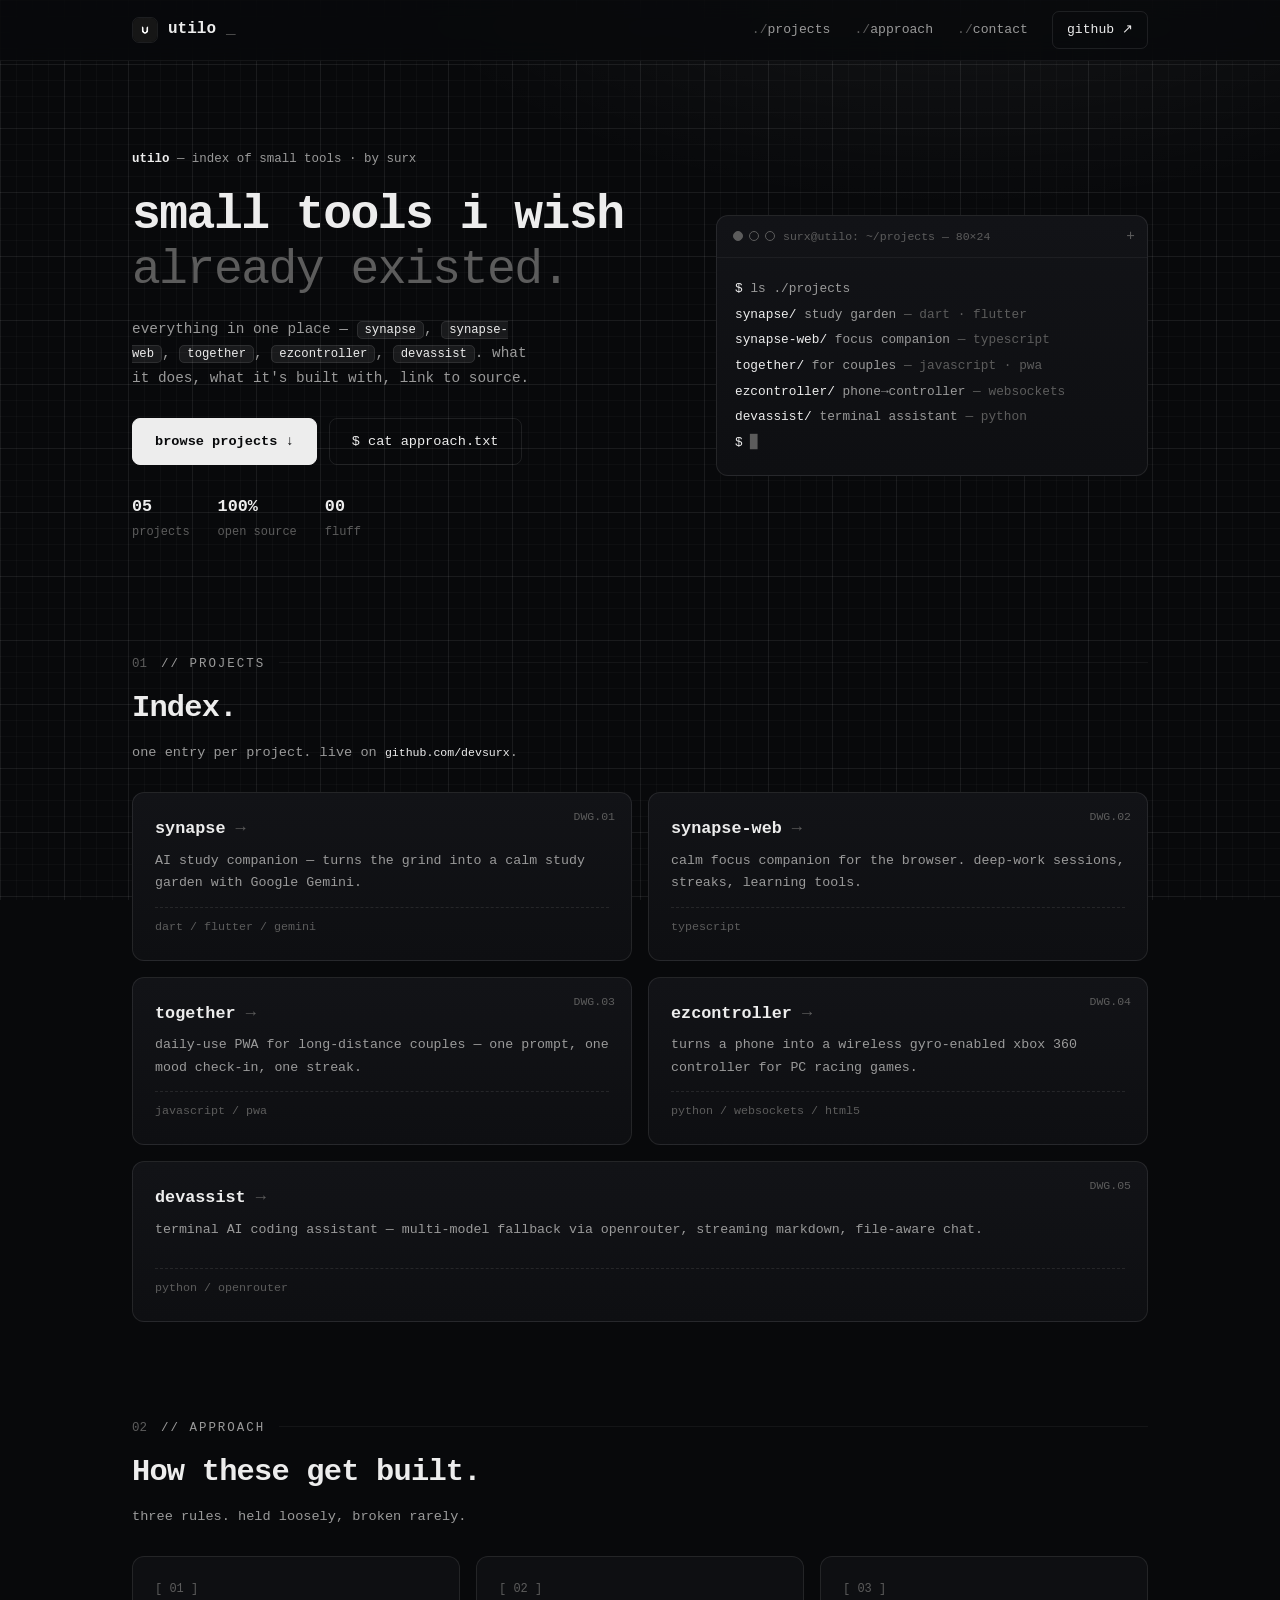
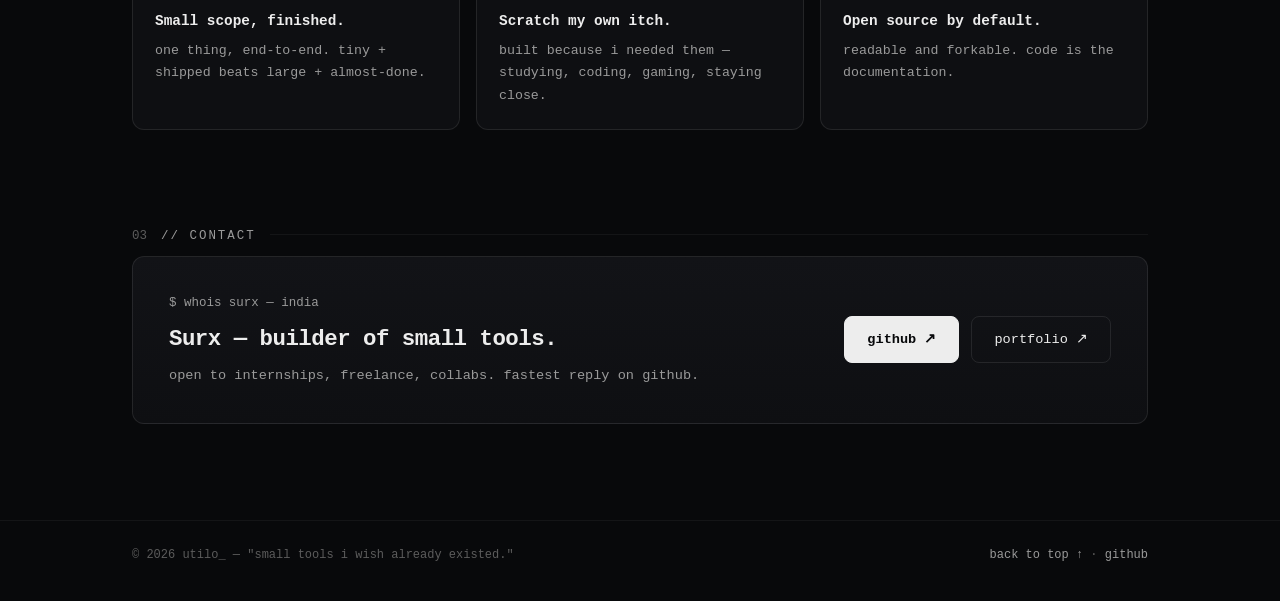
==== index.html @ d72cd7b4 "init utilo site: index, logo, readme" ====
<!DOCTYPE html>
<!-- UTILO — index of Surx's small tools. Single file, no deps. -->
<html lang="en">
<head>
<meta charset="UTF-8">
<meta name="viewport" content="width=device-width, initial-scale=1.0">
<title>utilo_ — small tools i wish already existed</title>
<meta name="description" content="Utilo is an index of small tools by Surx. No pitch. Just links and source.">
<link rel="icon" type="image/jpeg" href="utilo.jpg">
<style>
  :root{
    --bg:#08090b;
    --panel:#0e0f12;
    --panel2:#121317;
    --text:#ededed;
    --muted:#9a9a9a;
    --dim:#5c5c5c;
    --line:rgba(255,255,255,.09);
    --line-soft:rgba(255,255,255,.05);
    --mono:"Berkeley Mono",ui-monospace,SFMono-Regular,Menlo,Consolas,"Liberation Mono",monospace;
  }
  *{margin:0;padding:0;box-sizing:border-box}
  html{scroll-behavior:smooth}
  body{
    background:var(--bg);
    color:var(--text);
    font-family:var(--mono);
    font-size:.9rem;
    line-height:1.7;
    -webkit-font-smoothing:antialiased;
    overflow-x:hidden;
  }
  body::before{
    content:"";position:fixed;inset:0;z-index:-2;
    background:
      linear-gradient(rgba(255,255,255,.05) 1px,transparent 1px),
      linear-gradient(90deg,rgba(255,255,255,.05) 1px,transparent 1px),
      linear-gradient(rgba(255,255,255,.025) 1px,transparent 1px),
      linear-gradient(90deg,rgba(255,255,255,.025) 1px,transparent 1px),
      radial-gradient(1000px 500px at 75% -10%,rgba(255,255,255,.06),transparent 60%),
      var(--bg);
    background-size:64px 64px,64px 64px,16px 16px,16px 16px,auto,auto;
  }
  ::selection{background:#ededed;color:#08090b}
  a{color:inherit}
  .wrap{max-width:1080px;margin:0 auto;padding:0 32px}

  /* splash */
  #splash{
    position:fixed;inset:0;z-index:200;background:var(--bg);
    display:flex;flex-direction:column;gap:18px;align-items:center;justify-content:center;
    transition:opacity .5s ease,visibility .5s;
  }
  #splash.hide{opacity:0;visibility:hidden;pointer-events:none}
  #splash img{width:96px;height:96px;object-fit:cover;border-radius:22px;border:1px solid var(--line)}
  #splash .s-t{font-weight:700;font-size:1.2rem;letter-spacing:-.5px}
  #splash .s-s{color:var(--dim);font-size:.75rem}
  #splash .bar{width:120px;height:2px;background:var(--line-soft);overflow:hidden;border-radius:2px}
  #splash .bar i{display:block;height:100%;width:40%;background:var(--text);animation:load 1s linear infinite}
  @keyframes load{from{transform:translateX(-100%)}to{transform:translateX(300%)}}
  @media (prefers-reduced-motion:reduce){#splash{transition:none}#splash .bar i{animation:none}}

  header{position:sticky;top:0;z-index:50;background:rgba(8,9,11,.82);backdrop-filter:blur(12px);-webkit-backdrop-filter:blur(12px);border-bottom:1px solid var(--line-soft)}
  .nav{display:flex;justify-content:space-between;align-items:center;height:60px;font-size:.82rem}
  .wordmark{text-decoration:none;font-weight:700;font-size:1rem;display:flex;align-items:center;gap:10px}
  .wordmark img{width:26px;height:26px;object-fit:cover;border-radius:7px;border:1px solid var(--line)}
  .wordmark i{font-style:normal;color:var(--dim)}
  .nav-links{display:flex;gap:24px;align-items:center}
  .nav-links a{color:var(--muted);text-decoration:none}
  .nav-links a:hover{color:var(--text)}
  .nav-links a.nl::before{content:"./";color:var(--dim)}
  .btn{border:1px solid var(--line);padding:7px 14px;border-radius:7px;text-decoration:none;color:var(--text)!important}
  .btn:hover{background:#ededed;color:#08090b!important;border-color:#ededed}

  .hero{display:grid;grid-template-columns:1.1fr .9fr;gap:56px;align-items:center;padding:88px 0 64px}
  .eyebrow{color:var(--muted);font-size:.78rem;margin-bottom:18px}
  .eyebrow b{color:var(--text)}
  h1{font-size:clamp(2rem,4vw,3rem);font-weight:700;line-height:1.15;letter-spacing:-1.5px}
  h1 span{color:var(--dim);font-weight:400}
  .lede{color:var(--muted);margin-top:18px;max-width:46ch}
  .lede code{color:var(--text);background:rgba(255,255,255,.07);border:1px solid var(--line);padding:1px 7px;border-radius:5px;font-size:.85em}
  .cta-row{display:flex;gap:12px;margin-top:28px;flex-wrap:wrap}
  .btn-solid{background:#ededed;color:#08090b!important;border:1px solid #ededed;padding:11px 22px;border-radius:8px;font-weight:700;text-decoration:none;font-size:.85rem}
  .btn-solid:hover{background:#fff}
  .btn-ghost{border:1px solid var(--line);padding:11px 22px;border-radius:8px;text-decoration:none;font-size:.85rem;color:var(--text)}
  .btn-ghost:hover{border-color:var(--text)}
  .stats{display:flex;gap:28px;margin-top:28px;font-size:.75rem;color:var(--dim)}
  .stats b{display:block;color:var(--text);font-size:1.05rem}

  .sheet{
    background:linear-gradient(180deg,var(--panel2),var(--panel));
    border:1px solid var(--line);border-radius:12px;overflow:hidden;
    font-size:.8rem;position:relative;
  }
  .sheet::after{content:"+";position:absolute;top:8px;right:12px;color:var(--dim);font-size:.9rem}
  .sheet-bar{display:flex;gap:8px;align-items:center;padding:11px 16px;border-bottom:1px solid var(--line-soft);color:var(--dim);font-size:.72rem}
  .sheet-bar .dots{display:flex;gap:6px}
  .sheet-bar .dots i{width:10px;height:10px;border:1px solid var(--dim);border-radius:50%;display:block}
  .sheet-bar .dots i:first-child{background:var(--dim)}
  .sheet-body{padding:18px 18px 20px;line-height:2;white-space:nowrap;overflow-x:auto}
  .p{color:var(--text)} .c{color:var(--dim)} .m{color:var(--muted)}

  section{padding:48px 0;scroll-margin-top:72px}
  .sec-head{display:flex;align-items:baseline;gap:14px;margin-bottom:8px}
  .sec-num{font-size:.78rem;color:var(--dim)}
  .sec-title{font-size:.78rem;color:var(--muted);letter-spacing:2px;text-transform:uppercase}
  .sec-line{flex:1;height:1px;background:var(--line-soft);transform:translateY(-4px)}
  h2.big{font-size:clamp(1.4rem,2.6vw,1.9rem);letter-spacing:-.8px;font-weight:700;margin-bottom:6px}
  .sec-sub{color:var(--muted);margin-bottom:28px;font-size:.85rem}
  .sec-sub code{color:var(--text);font-size:.85em}

  .grid{display:grid;grid-template-columns:1fr 1fr;gap:16px}
  .proj{
    display:block;padding:22px;border:1px solid var(--line);border-radius:12px;text-decoration:none;
    background:linear-gradient(180deg,var(--panel2),var(--panel));
    position:relative;transition:transform .15s,border-color .2s;
  }
  .proj::before{content:attr(data-n);position:absolute;top:14px;right:16px;color:var(--dim);font-size:.72rem}
  .proj:hover{transform:translateY(-3px);border-color:rgba(255,255,255,.3)}
  .proj .name{font-weight:700;font-size:1.05rem}
  .proj .name span{color:var(--dim);font-weight:400}
  .proj:hover .name span{color:var(--text)}
  .proj .desc{color:var(--muted);font-size:.83rem;margin-top:6px;min-height:2.8em}
  .proj .stack{color:var(--dim);font-size:.73rem;margin-top:12px;border-top:1px dashed var(--line);padding-top:10px}
  .proj.full{grid-column:1/-1}

  .rules{display:grid;grid-template-columns:repeat(3,1fr);gap:16px}
  .rule{border:1px solid var(--line);border-radius:12px;padding:22px;background:var(--panel)}
  .rule .n{color:var(--dim);font-size:.75rem;margin-bottom:10px}
  .rule b{font-weight:700;display:block;margin-bottom:6px}
  .rule p{color:var(--muted);font-size:.83rem}

  .contact-card{border:1px solid var(--line);border-radius:12px;padding:36px;display:flex;justify-content:space-between;align-items:center;gap:28px;flex-wrap:wrap;background:linear-gradient(180deg,var(--panel2),var(--panel))}
  .contact-card h2{font-size:1.4rem;letter-spacing:-.5px;margin:6px 0}
  .contact-card p{color:var(--muted);font-size:.85rem}
  .contact-links{display:flex;gap:12px}

  footer{border-top:1px solid var(--line-soft);margin-top:48px;padding:24px 0 36px;color:var(--dim);font-size:.75rem}
  .foot{display:flex;justify-content:space-between;gap:12px;flex-wrap:wrap}
  footer a{color:var(--muted);text-decoration:none}
  footer a:hover{color:var(--text)}

  @media(max-width:860px){
    .hero{grid-template-columns:1fr;padding:56px 0 40px;gap:32px}
    .grid{grid-template-columns:1fr}
    .proj.full{grid-column:auto}
    .rules{grid-template-columns:1fr}
    .nav-links a.nl{display:none}
    .contact-card{padding:24px}
  }
</style>
</head>
<body>

<div id="splash" aria-hidden="true">
  <img src="utilo.jpg" alt="utilo logo">
  <div class="s-t">utilo_</div>
  <div class="s-s">small tools i wish already existed</div>
  <div class="bar"><i></i></div>
</div>

<header>
  <div class="wrap nav">
    <a class="wordmark" href="#top"><img src="utilo.jpg" alt="utilo logo">utilo<i>_</i></a>
    <nav class="nav-links">
      <a class="nl" href="#projects">projects</a>
      <a class="nl" href="#approach">approach</a>
      <a class="nl" href="#contact">contact</a>
      <a class="btn" href="https://github.com/devsurx" target="_blank" rel="noopener">github ↗</a>
    </nav>
  </div>
</header>

<main id="top" class="wrap">

  <div class="hero">
    <div>
      <div class="eyebrow"><b>utilo</b> — index of small tools · by surx</div>
      <h1>small tools i wish <span>already existed.</span></h1>
      <p class="lede">everything in one place — <code>synapse</code>, <code>synapse-web</code>, <code>together</code>, <code>ezcontroller</code>, <code>devassist</code>. what it does, what it's built with, link to source.</p>
      <div class="cta-row">
        <a class="btn-solid" href="#projects">browse projects ↓</a>
        <a class="btn-ghost" href="#approach">$ cat approach.txt</a>
      </div>
      <div class="stats">
        <span><b>05</b>projects</span>
        <span><b>100%</b>open source</span>
        <span><b>00</b>fluff</span>
      </div>
    </div>

    <div class="sheet" aria-hidden="true">
      <div class="sheet-bar">
        <span class="dots"><i></i><i></i><i></i></span>
        <span>surx@utilo: ~/projects — 80×24</span>
      </div>
      <div class="sheet-body"><span class="p">$</span> <span class="m">ls ./projects</span><br><span class="p">synapse/</span> <span class="m">study garden</span> <span class="c">— dart · flutter</span><br><span class="p">synapse-web/</span> <span class="m">focus companion</span> <span class="c">— typescript</span><br><span class="p">together/</span> <span class="m">for couples</span> <span class="c">— javascript · pwa</span><br><span class="p">ezcontroller/</span> <span class="m">phone→controller</span> <span class="c">— websockets</span><br><span class="p">devassist/</span> <span class="m">terminal assistant</span> <span class="c">— python</span><br><span class="p">$</span> <span class="c">▊</span></div>
    </div>
  </div>

  <section id="projects">
    <div class="sec-head"><span class="sec-num">01</span><span class="sec-title">// projects</span><span class="sec-line"></span></div>
    <h2 class="big">Index.</h2>
    <p class="sec-sub">one entry per project. live on <code>github.com/devsurx</code>.</p>
    <div class="grid">
      <a class="proj" data-n="DWG.01" href="https://github.com/devsurx/Synapse" target="_blank" rel="noopener">
        <div class="name">synapse <span>→</span></div>
        <div class="desc">AI study companion — turns the grind into a calm study garden with Google Gemini.</div>
        <div class="stack">dart / flutter / gemini</div>
      </a>
      <a class="proj" data-n="DWG.02" href="https://github.com/devsurx/Synapse-Web" target="_blank" rel="noopener">
        <div class="name">synapse-web <span>→</span></div>
        <div class="desc">calm focus companion for the browser. deep-work sessions, streaks, learning tools.</div>
        <div class="stack">typescript</div>
      </a>
      <a class="proj" data-n="DWG.03" href="https://github.com/devsurx/together" target="_blank" rel="noopener">
        <div class="name">together <span>→</span></div>
        <div class="desc">daily-use PWA for long-distance couples — one prompt, one mood check-in, one streak.</div>
        <div class="stack">javascript / pwa</div>
      </a>
      <a class="proj" data-n="DWG.04" href="https://github.com/devsurx/EzController" target="_blank" rel="noopener">
        <div class="name">ezcontroller <span>→</span></div>
        <div class="desc">turns a phone into a wireless gyro-enabled xbox 360 controller for PC racing games.</div>
        <div class="stack">python / websockets / html5</div>
      </a>
      <a class="proj full" data-n="DWG.05" href="https://github.com/devsurx/DevAssist" target="_blank" rel="noopener">
        <div class="name">devassist <span>→</span></div>
        <div class="desc">terminal AI coding assistant — multi-model fallback via openrouter, streaming markdown, file-aware chat.</div>
        <div class="stack">python / openrouter</div>
      </a>
    </div>
  </section>

  <section id="approach">
    <div class="sec-head"><span class="sec-num">02</span><span class="sec-title">// approach</span><span class="sec-line"></span></div>
    <h2 class="big">How these get built.</h2>
    <p class="sec-sub">three rules. held loosely, broken rarely.</p>
    <div class="rules">
      <div class="rule"><div class="n">[ 01 ]</div><b>Small scope, finished.</b><p>one thing, end-to-end. tiny + shipped beats large + almost-done.</p></div>
      <div class="rule"><div class="n">[ 02 ]</div><b>Scratch my own itch.</b><p>built because i needed them — studying, coding, gaming, staying close.</p></div>
      <div class="rule"><div class="n">[ 03 ]</div><b>Open source by default.</b><p>readable and forkable. code is the documentation.</p></div>
    </div>
  </section>

  <section id="contact">
    <div class="sec-head"><span class="sec-num">03</span><span class="sec-title">// contact</span><span class="sec-line"></span></div>
    <div class="contact-card">
      <div>
        <div class="eyebrow" style="margin:0">$ whois surx — india</div>
        <h2>Surx — builder of small tools.</h2>
        <p>open to internships, freelance, collabs. fastest reply on github.</p>
      </div>
      <div class="contact-links">
        <a class="btn-solid" href="https://github.com/devsurx" target="_blank" rel="noopener">github ↗</a>
        <a class="btn-ghost" href="https://portfolio-safal.netlify.app/" target="_blank" rel="noopener">portfolio ↗</a>
      </div>
    </div>
  </section>

</main>

<footer>
  <div class="wrap foot">
    <span>© <span id="yr">2026</span> utilo_ — "small tools i wish already existed."</span>
    <span><a href="#top">back to top ↑</a> · <a href="https://github.com/devsurx" target="_blank" rel="noopener">github</a></span>
  </div>
</footer>

<script>
  document.getElementById('yr').textContent = new Date().getFullYear();
  // splash: hide on load, skip on reduced motion / repeat visits in same session
  (function(){
    var s = document.getElementById('splash');
    function hide(){ s.classList.add('hide'); setTimeout(function(){ s.remove(); }, 600); }
    if (window.matchMedia('(prefers-reduced-motion: reduce)').matches) { hide(); return; }
    if (sessionStorage.getItem('utilo_splash')) { hide(); return; }
    window.addEventListener('load', function(){ setTimeout(function(){ sessionStorage.setItem('utilo_splash','1'); hide(); }, 1100); });
    setTimeout(function(){ if (document.body.contains(s)) hide(); }, 3000); // failsafe
  })();
</script>
</body>
</html>
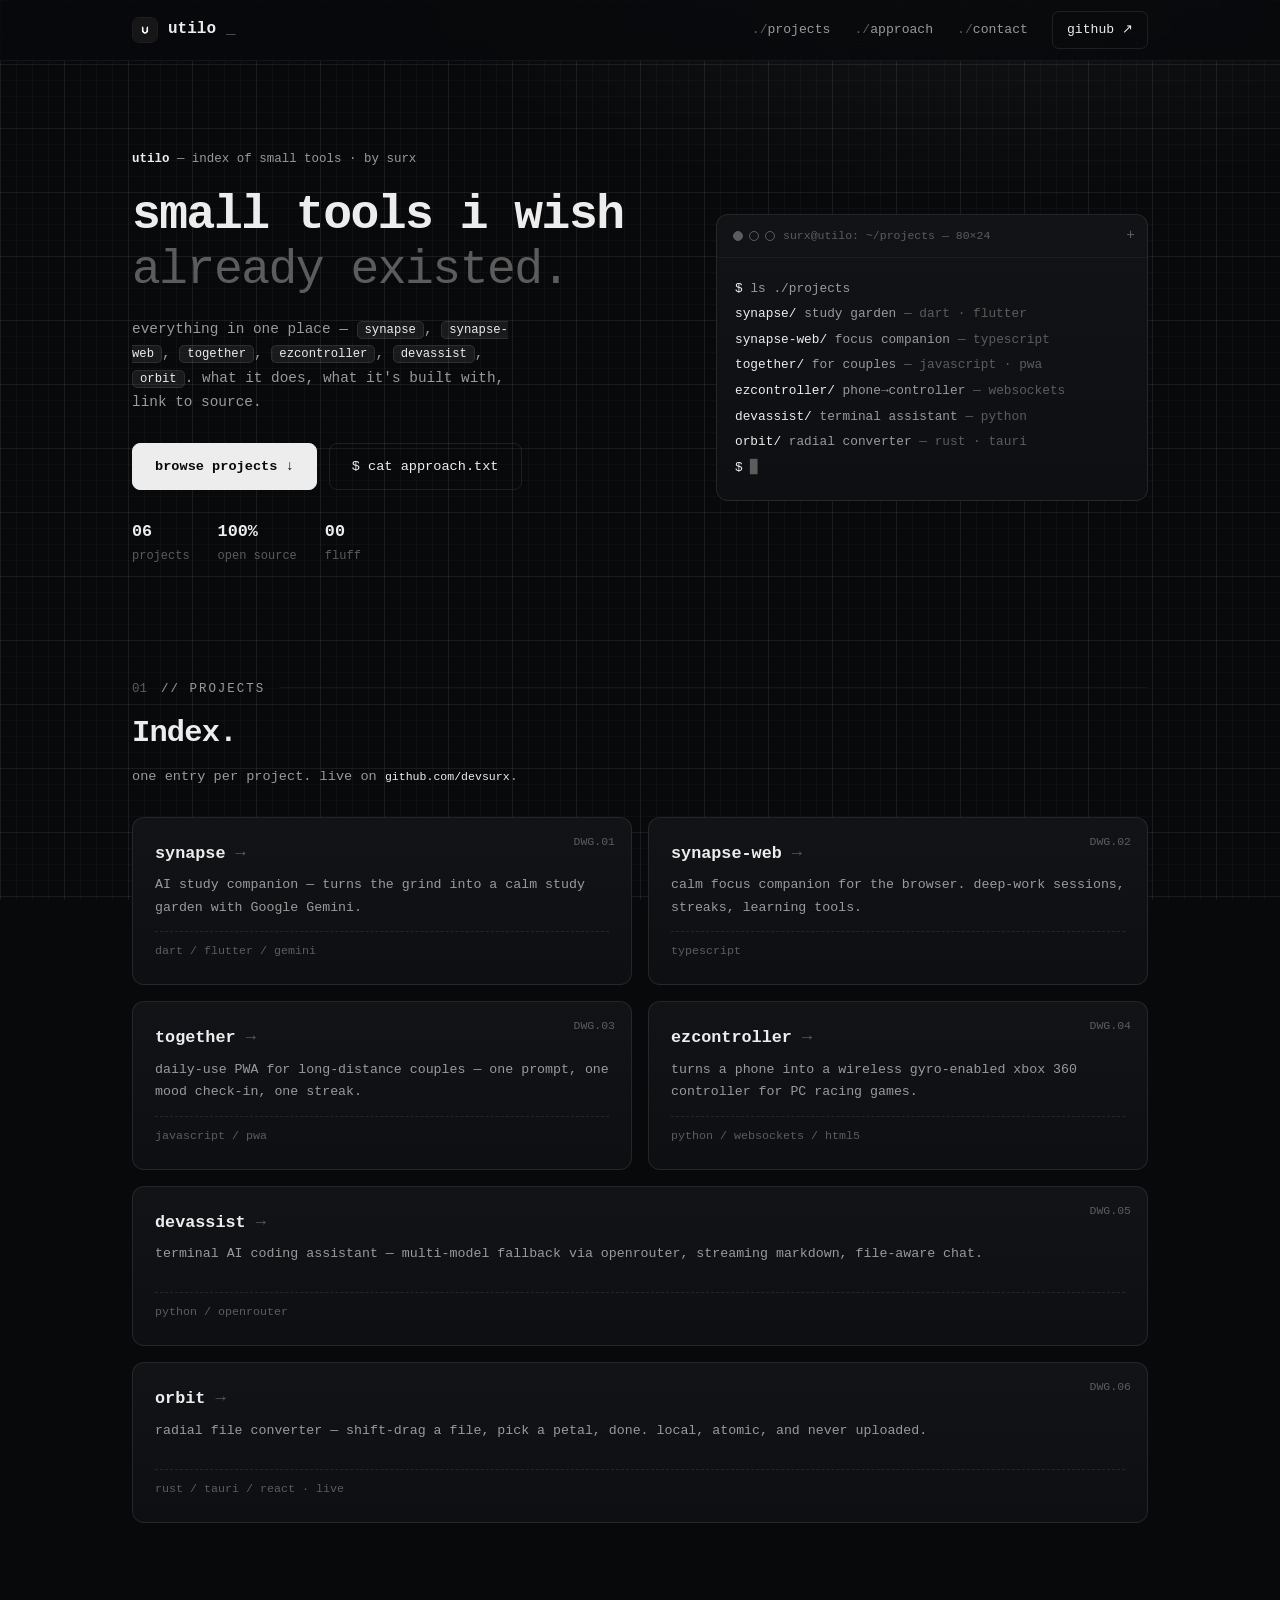
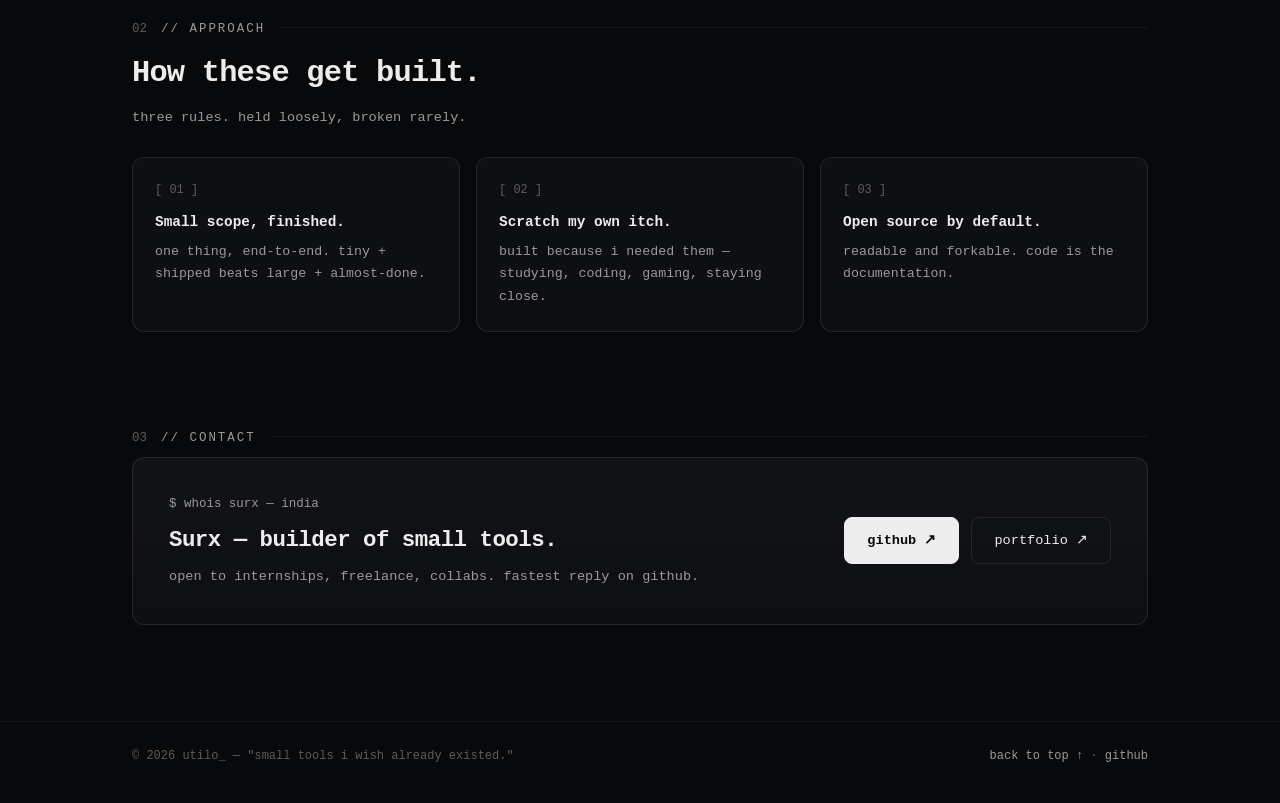
==== commit 79b34e03: "feat: add the Orbit landing page at /orbit Orbit is now part of the utilo index as DWG.06 and has a " ====
--- a/index.html
+++ b/index.html
@@ -5,7 +5,7 @@
 <meta charset="UTF-8">
 <meta name="viewport" content="width=device-width, initial-scale=1.0">
 <title>utilo_ — small tools i wish already existed</title>
-<meta name="description" content="Utilo is an index of small tools by Surx. No pitch. Just links and source.">
+<meta name="description" content="utilo_ — small tools i wish already existed. index of synapse, synapse-web, together, ezcontroller, devassist, orbit.">
 <link rel="icon" type="image/jpeg" href="utilo.jpg">
 <style>
   :root{
@@ -177,13 +177,13 @@
     <div>
       <div class="eyebrow"><b>utilo</b> — index of small tools · by surx</div>
       <h1>small tools i wish <span>already existed.</span></h1>
-      <p class="lede">everything in one place — <code>synapse</code>, <code>synapse-web</code>, <code>together</code>, <code>ezcontroller</code>, <code>devassist</code>. what it does, what it's built with, link to source.</p>
+      <p class="lede">everything in one place — <code>synapse</code>, <code>synapse-web</code>, <code>together</code>, <code>ezcontroller</code>, <code>devassist</code>, <code>orbit</code>. what it does, what it's built with, link to source.</p>
       <div class="cta-row">
         <a class="btn-solid" href="#projects">browse projects ↓</a>
         <a class="btn-ghost" href="#approach">$ cat approach.txt</a>
       </div>
       <div class="stats">
-        <span><b>05</b>projects</span>
+        <span><b>06</b>projects</span>
         <span><b>100%</b>open source</span>
         <span><b>00</b>fluff</span>
       </div>
@@ -194,7 +194,7 @@
         <span class="dots"><i></i><i></i><i></i></span>
         <span>surx@utilo: ~/projects — 80×24</span>
       </div>
-      <div class="sheet-body"><span class="p">$</span> <span class="m">ls ./projects</span><br><span class="p">synapse/</span> <span class="m">study garden</span> <span class="c">— dart · flutter</span><br><span class="p">synapse-web/</span> <span class="m">focus companion</span> <span class="c">— typescript</span><br><span class="p">together/</span> <span class="m">for couples</span> <span class="c">— javascript · pwa</span><br><span class="p">ezcontroller/</span> <span class="m">phone→controller</span> <span class="c">— websockets</span><br><span class="p">devassist/</span> <span class="m">terminal assistant</span> <span class="c">— python</span><br><span class="p">$</span> <span class="c">▊</span></div>
+      <div class="sheet-body"><span class="p">$</span> <span class="m">ls ./projects</span><br><span class="p">synapse/</span> <span class="m">study garden</span> <span class="c">— dart · flutter</span><br><span class="p">synapse-web/</span> <span class="m">focus companion</span> <span class="c">— typescript</span><br><span class="p">together/</span> <span class="m">for couples</span> <span class="c">— javascript · pwa</span><br><span class="p">ezcontroller/</span> <span class="m">phone→controller</span> <span class="c">— websockets</span><br><span class="p">devassist/</span> <span class="m">terminal assistant</span> <span class="c">— python</span><br><span class="p">orbit/</span> <span class="m">radial converter</span> <span class="c">— rust · tauri</span><br><span class="p">$</span> <span class="c">▊</span></div>
     </div>
   </div>
 
@@ -227,6 +227,11 @@
         <div class="name">devassist <span>→</span></div>
         <div class="desc">terminal AI coding assistant — multi-model fallback via openrouter, streaming markdown, file-aware chat.</div>
         <div class="stack">python / openrouter</div>
+      </a>
+      <a class="proj full" data-n="DWG.06" href="/orbit">
+        <div class="name">orbit <span>→</span></div>
+        <div class="desc">radial file converter — shift-drag a file, pick a petal, done. local, atomic, and never uploaded.</div>
+        <div class="stack">rust / tauri / react · live</div>
       </a>
     </div>
   </section>
